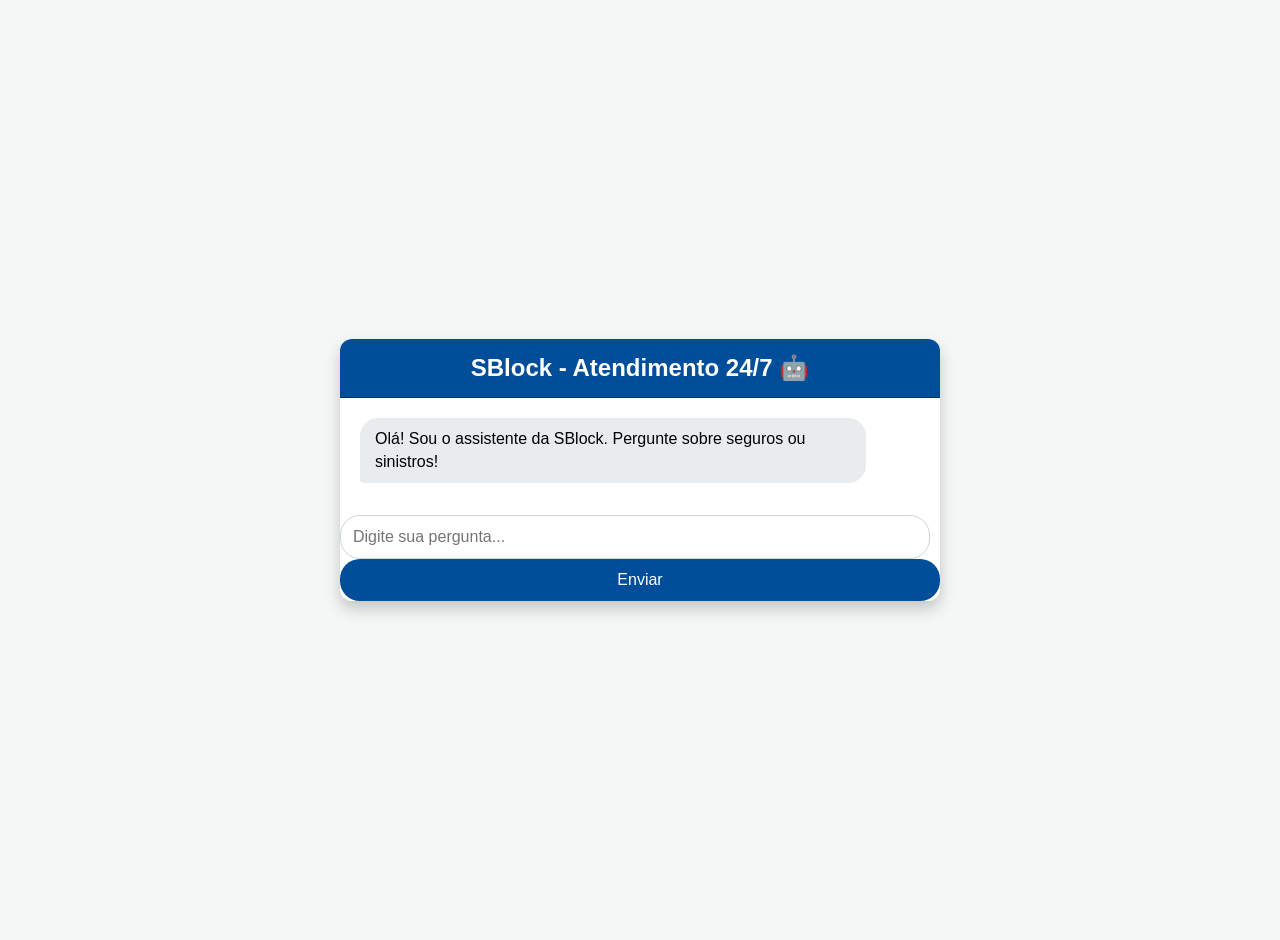
==== frontend/index.html @ 5fc44cbb "teste com front" ====
<!DOCTYPE html>
<html lang="pt-BR">
<head>
    <meta charset="UTF-8">
    <meta name="viewport" content="width=device-width, initial-scale=1.0">
    <title>SBlock Chatbot IA</title>
    <link rel="stylesheet" href="style.css">
</head>
<body>
    <div class="chat-container">
        <h1>SBlock - Atendimento 24/7 🤖</h1>
        <div id="chat-box">
            <div class="message bot">Olá! Sou o assistente da SBlock. Pergunte sobre seguros ou sinistros!</div>
        </div>
        <input type="text" id="user-input" placeholder="Digite sua pergunta...">
        <button onclick="sendMessage()">Enviar</button>
    </div>
    <script src="script.js"></script>
</body>
</html>
---- frontend/style.css ----
/* /frontend/style.css */

body {
    font-family: 'Arial', sans-serif;
    background-color: #f4f7f6;
    display: flex;
    justify-content: center;
    align-items: center;
    min-height: 100vh;
    margin: 0;
    padding: 20px;
}
.chat-container {
    background-color: #ffffff;
    width: 90%;
    max-width: 600px;
    box-shadow: 0 8px 16px rgba(0, 0, 0, 0.2);
    border-radius: 12px;
    overflow: hidden;
    display: flex;
    flex-direction: column;
}
h1 {
    font-size: 1.5em;
    padding: 15px;
    background-color: #004d99; /* Cor primária da SBlock (Simulação) */
    color: white;
    margin: 0;
    text-align: center;
    border-bottom: 1px solid #003366;
}
#chat-box {
    padding: 20px;
    flex-grow: 1;
    overflow-y: auto;
    max-height: 500px; /* Altura máxima da caixa de chat */
    display: flex;
    flex-direction: column;
}
.message {
    padding: 10px 15px;
    border-radius: 18px;
    margin-bottom: 12px;
    max-width: 85%;
    line-height: 1.4;
    word-wrap: break-word;
}
.user {
    background-color: #d1e7dd; /* Verde claro para o usuário */
    align-self: flex-end;
    margin-left: auto;
    border-bottom-right-radius: 4px;
}
.bot {
    background-color: #e9ecef; /* Cinza claro para o bot */
    align-self: flex-start;
    border-bottom-left-radius: 4px;
}
.input-area {
    display: flex;
    padding: 10px;
    border-top: 1px solid #e0e0e0;
}
#user-input {
    flex-grow: 1;
    padding: 12px;
    border: 1px solid #ced4da;
    border-radius: 20px;
    margin-right: 10px;
    font-size: 1em;
}
button {
    padding: 12px 20px;
    background-color: #004d99;
    color: white;
    border: none;
    border-radius: 20px;
    cursor: pointer;
    font-size: 1em;
    transition: background-color 0.3s;
}
button:hover {
    background-color: #003366;
}
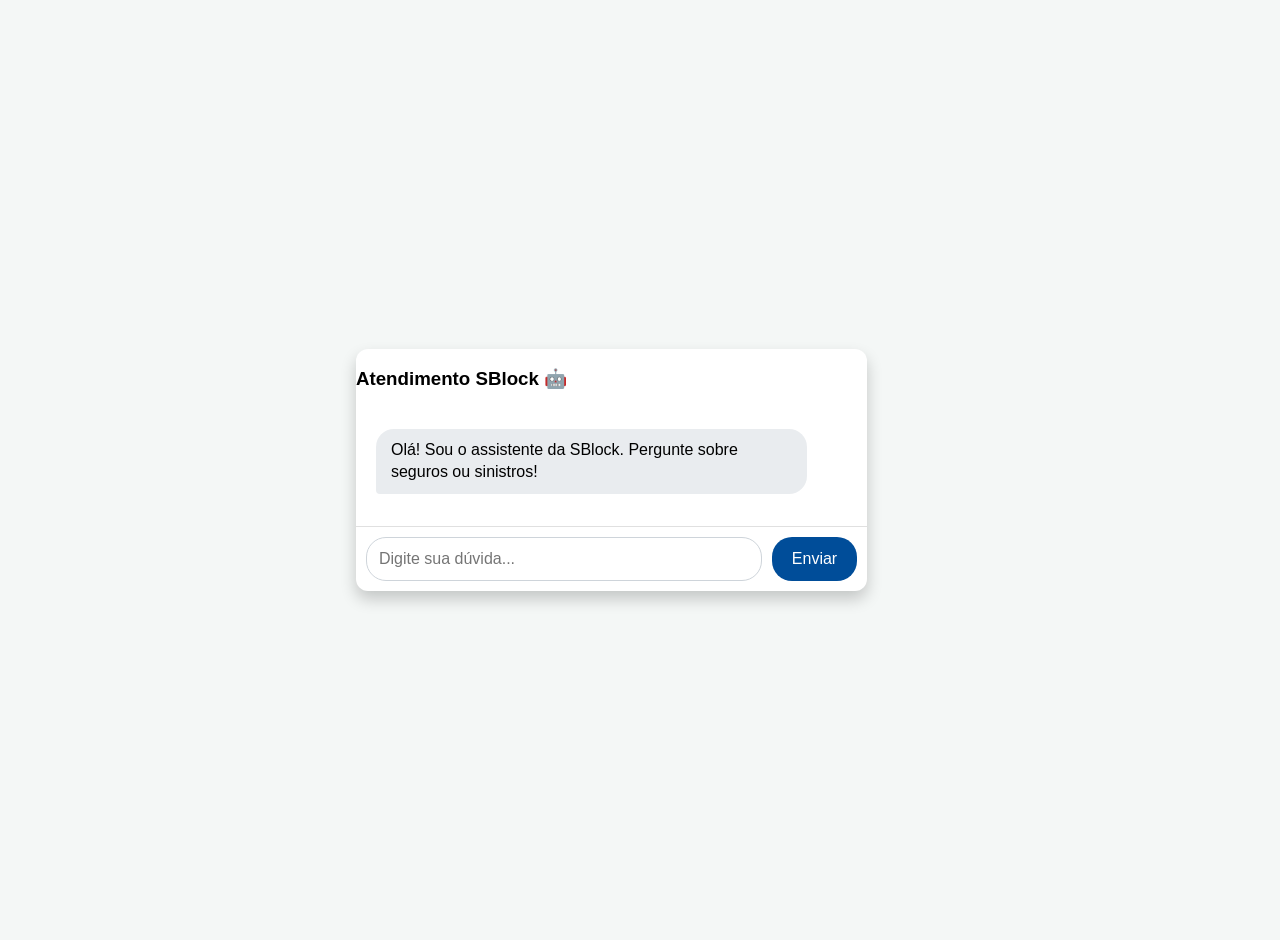
==== commit 7337dd72: "feat: cria estrutura visual da SBlock integrando o chat" ====
--- a/frontend/index.html
+++ b/frontend/index.html
@@ -3,18 +3,33 @@
 <head>
     <meta charset="UTF-8">
     <meta name="viewport" content="width=device-width, initial-scale=1.0">
-    <title>SBlock Chatbot IA</title>
-    <link rel="stylesheet" href="style.css">
-</head>
+    <title>SBlock Seguros - Home</title> <link rel="stylesheet" href="style.css">
+    </head>
 <body>
-    <div class="chat-container">
-        <h1>SBlock - Atendimento 24/7 🤖</h1>
-        <div id="chat-box">
-            <div class="message bot">Olá! Sou o assistente da SBlock. Pergunte sobre seguros ou sinistros!</div>
+
+    <header class="sblock-header">
+        </header>
+
+    <main class="sblock-content">
+        </main>
+
+    <div class="chatbot-widget"> 
+        <div class="chat-container">
+            <div class="chat-header">
+                <h3>Atendimento SBlock 🤖</h3>
+            </div>
+            
+            <div id="chat-box">
+                <div class="message bot">Olá! Sou o assistente da SBlock. Pergunte sobre seguros ou sinistros!</div>
+            </div>
+
+            <div class="input-area">
+                <input type="text" id="user-input" placeholder="Digite sua dúvida...">
+                <button onclick="sendMessage()">Enviar</button>
+            </div>
         </div>
-        <input type="text" id="user-input" placeholder="Digite sua pergunta...">
-        <button onclick="sendMessage()">Enviar</button>
     </div>
+
     <script src="script.js"></script>
 </body>
 </html>
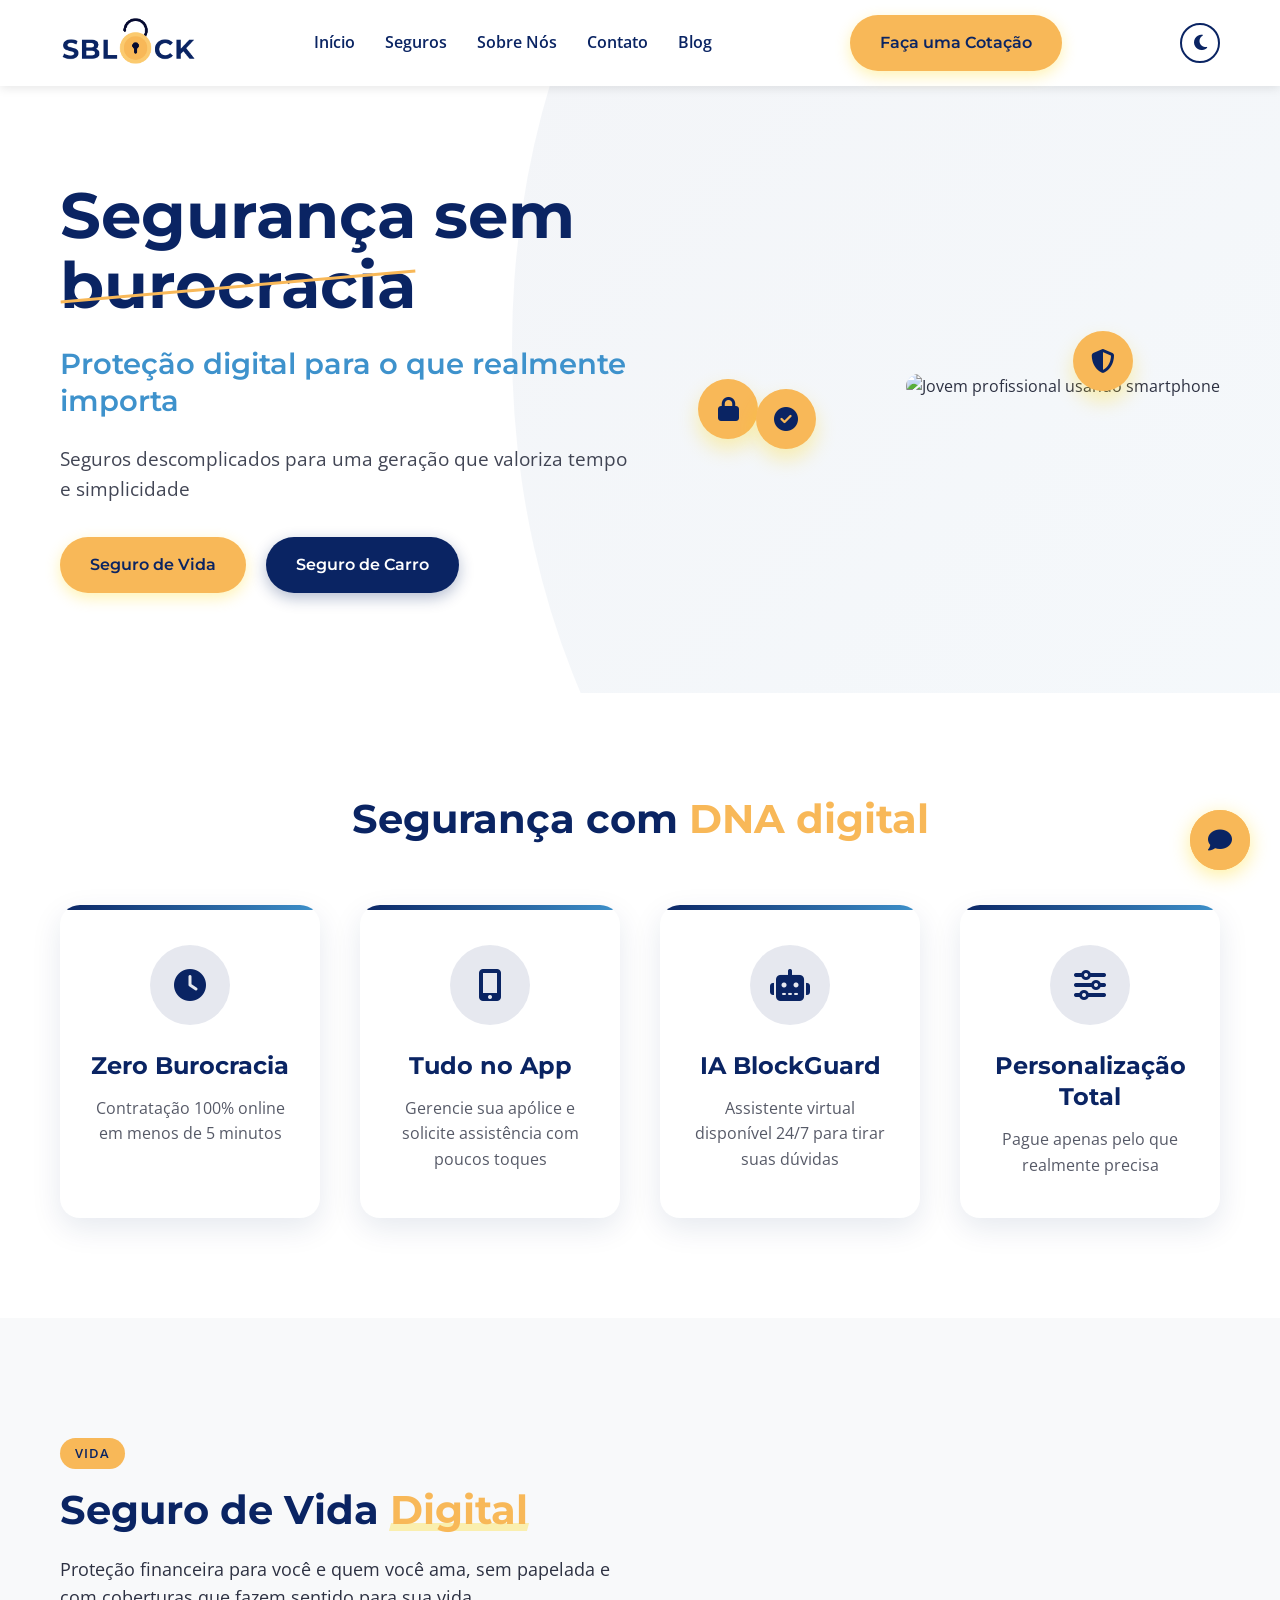
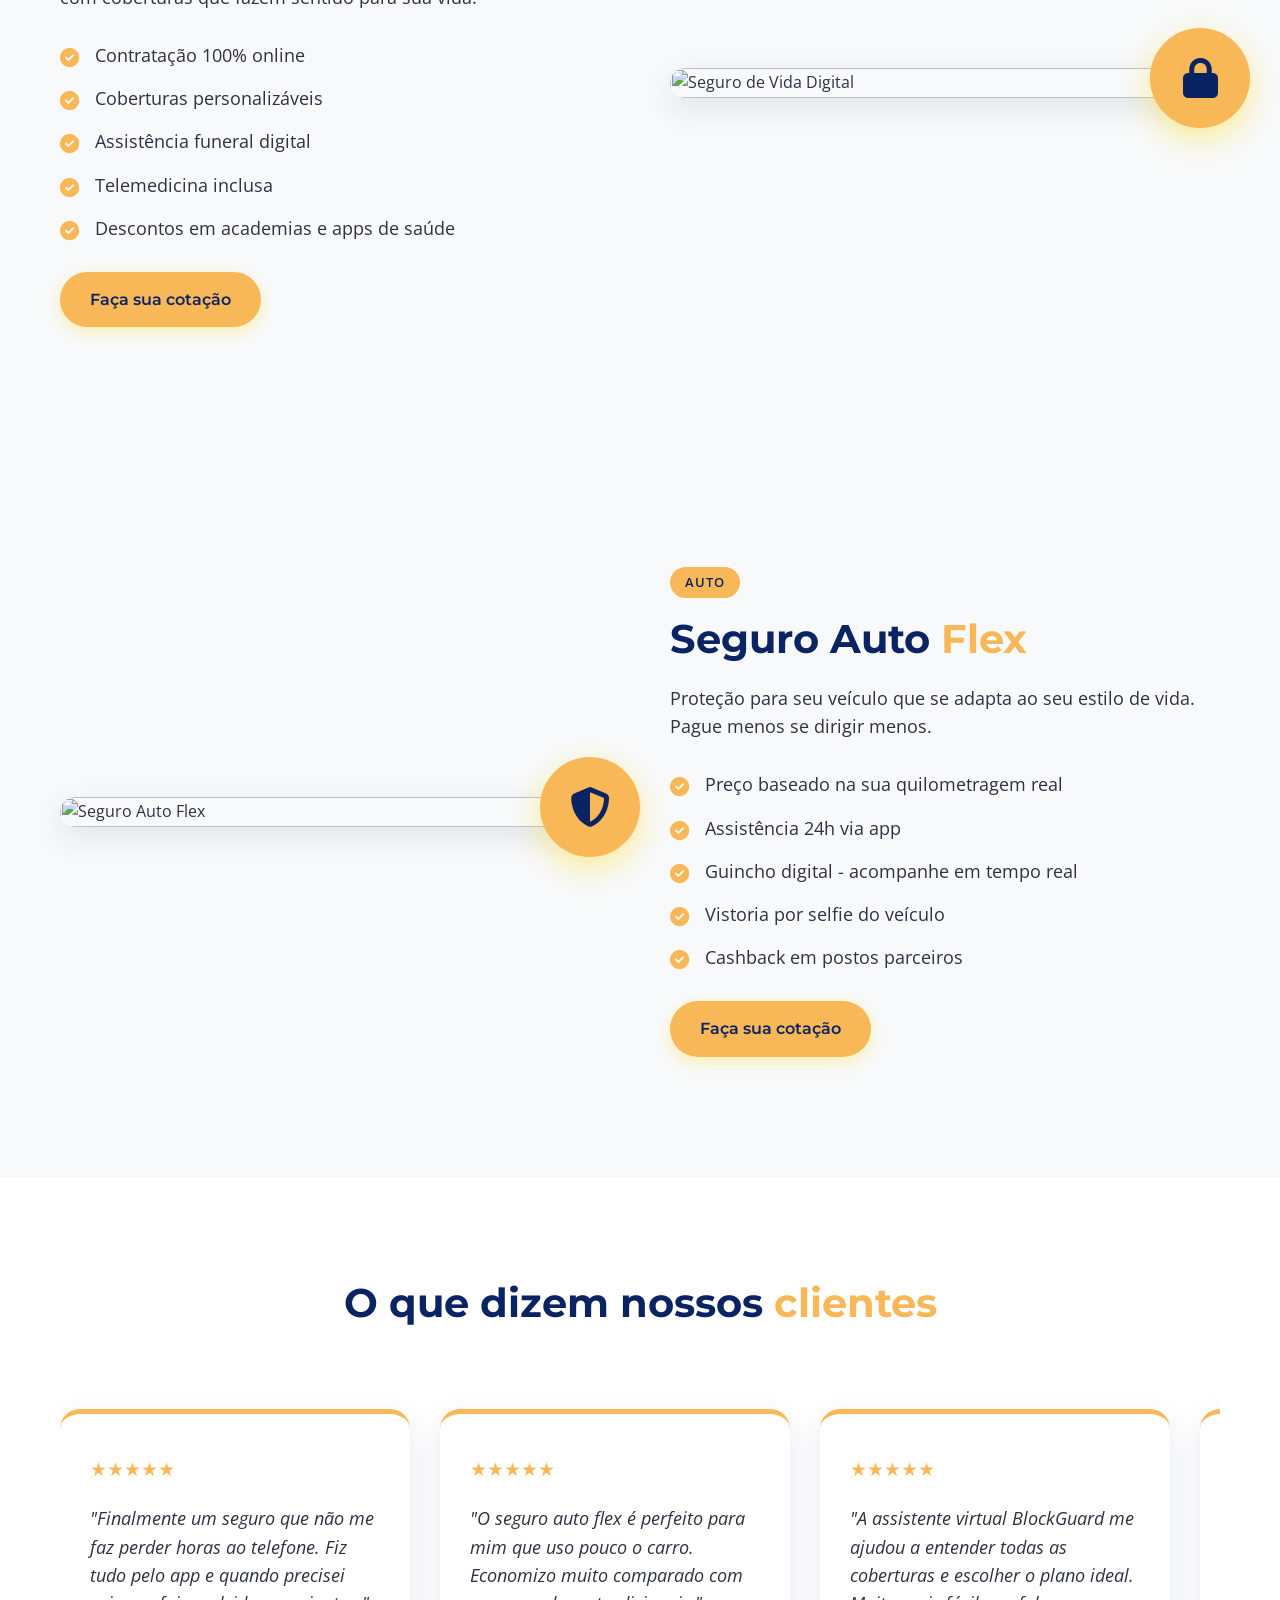
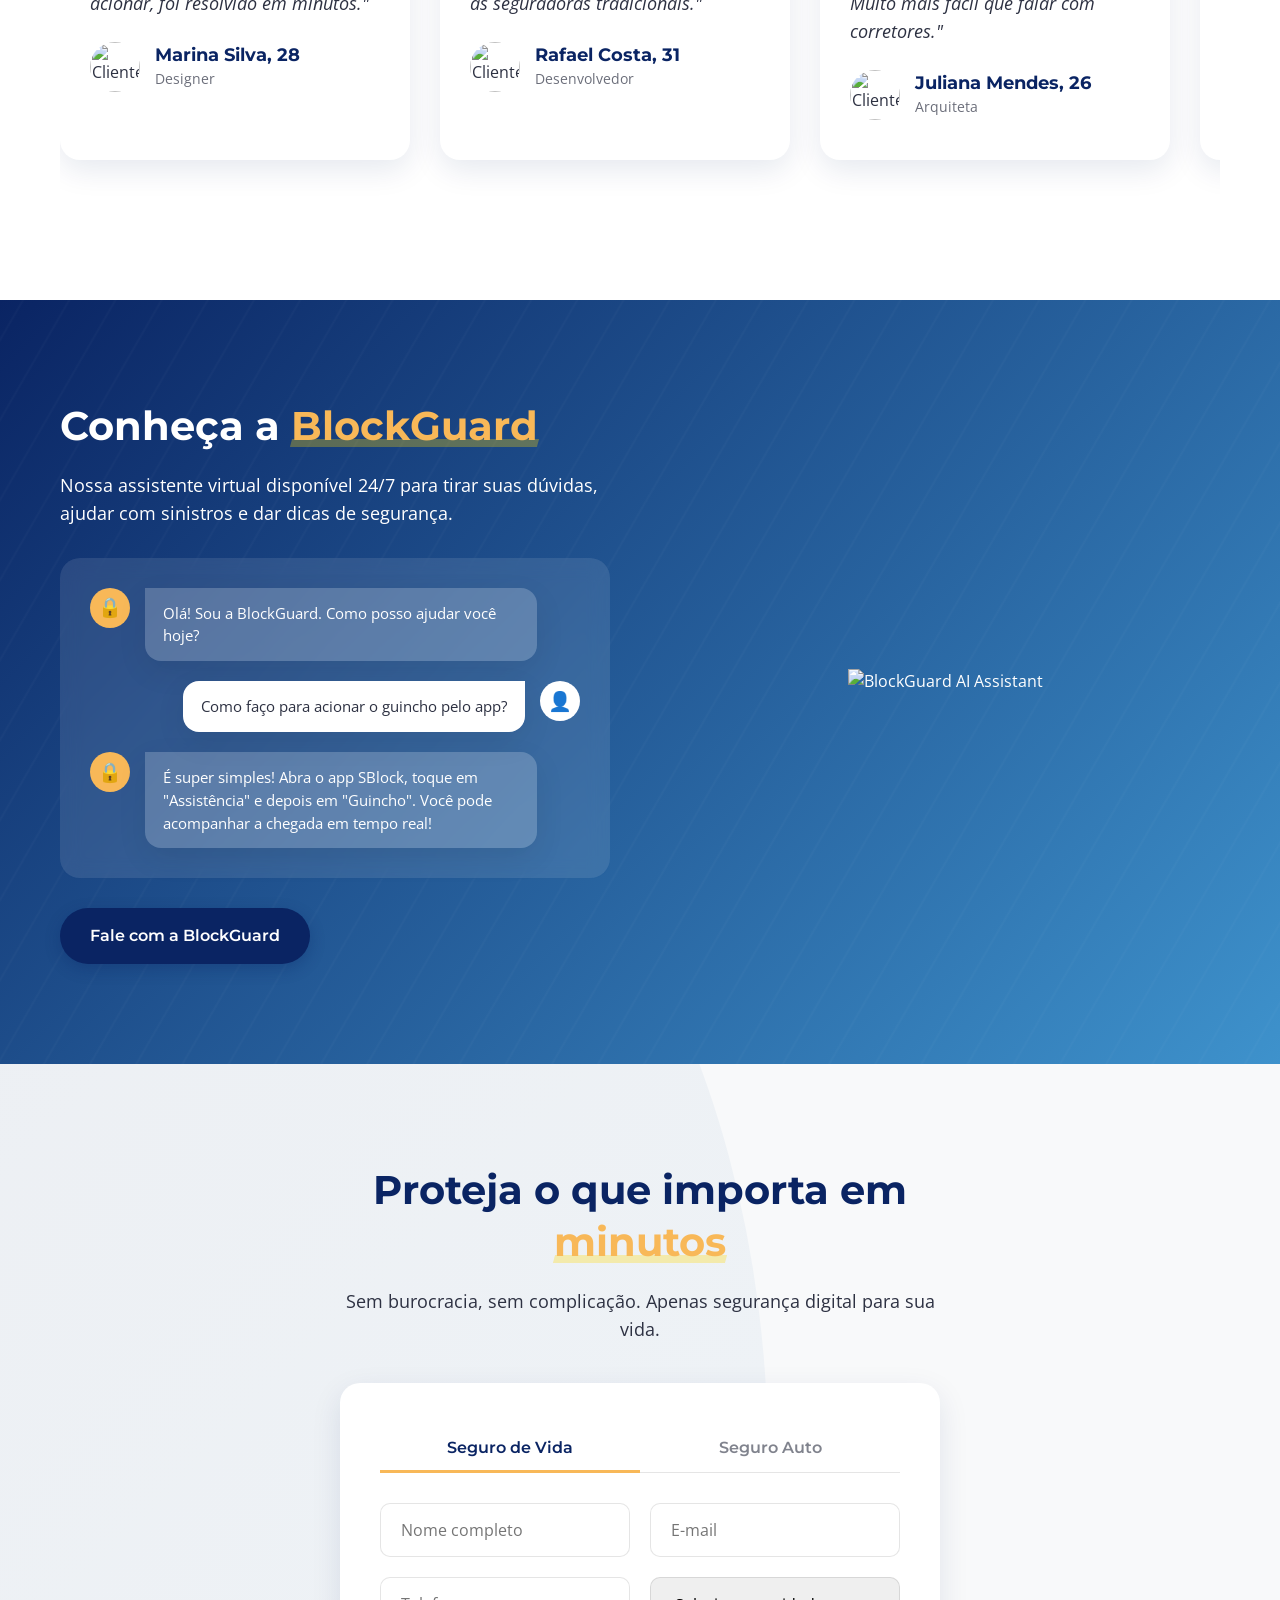
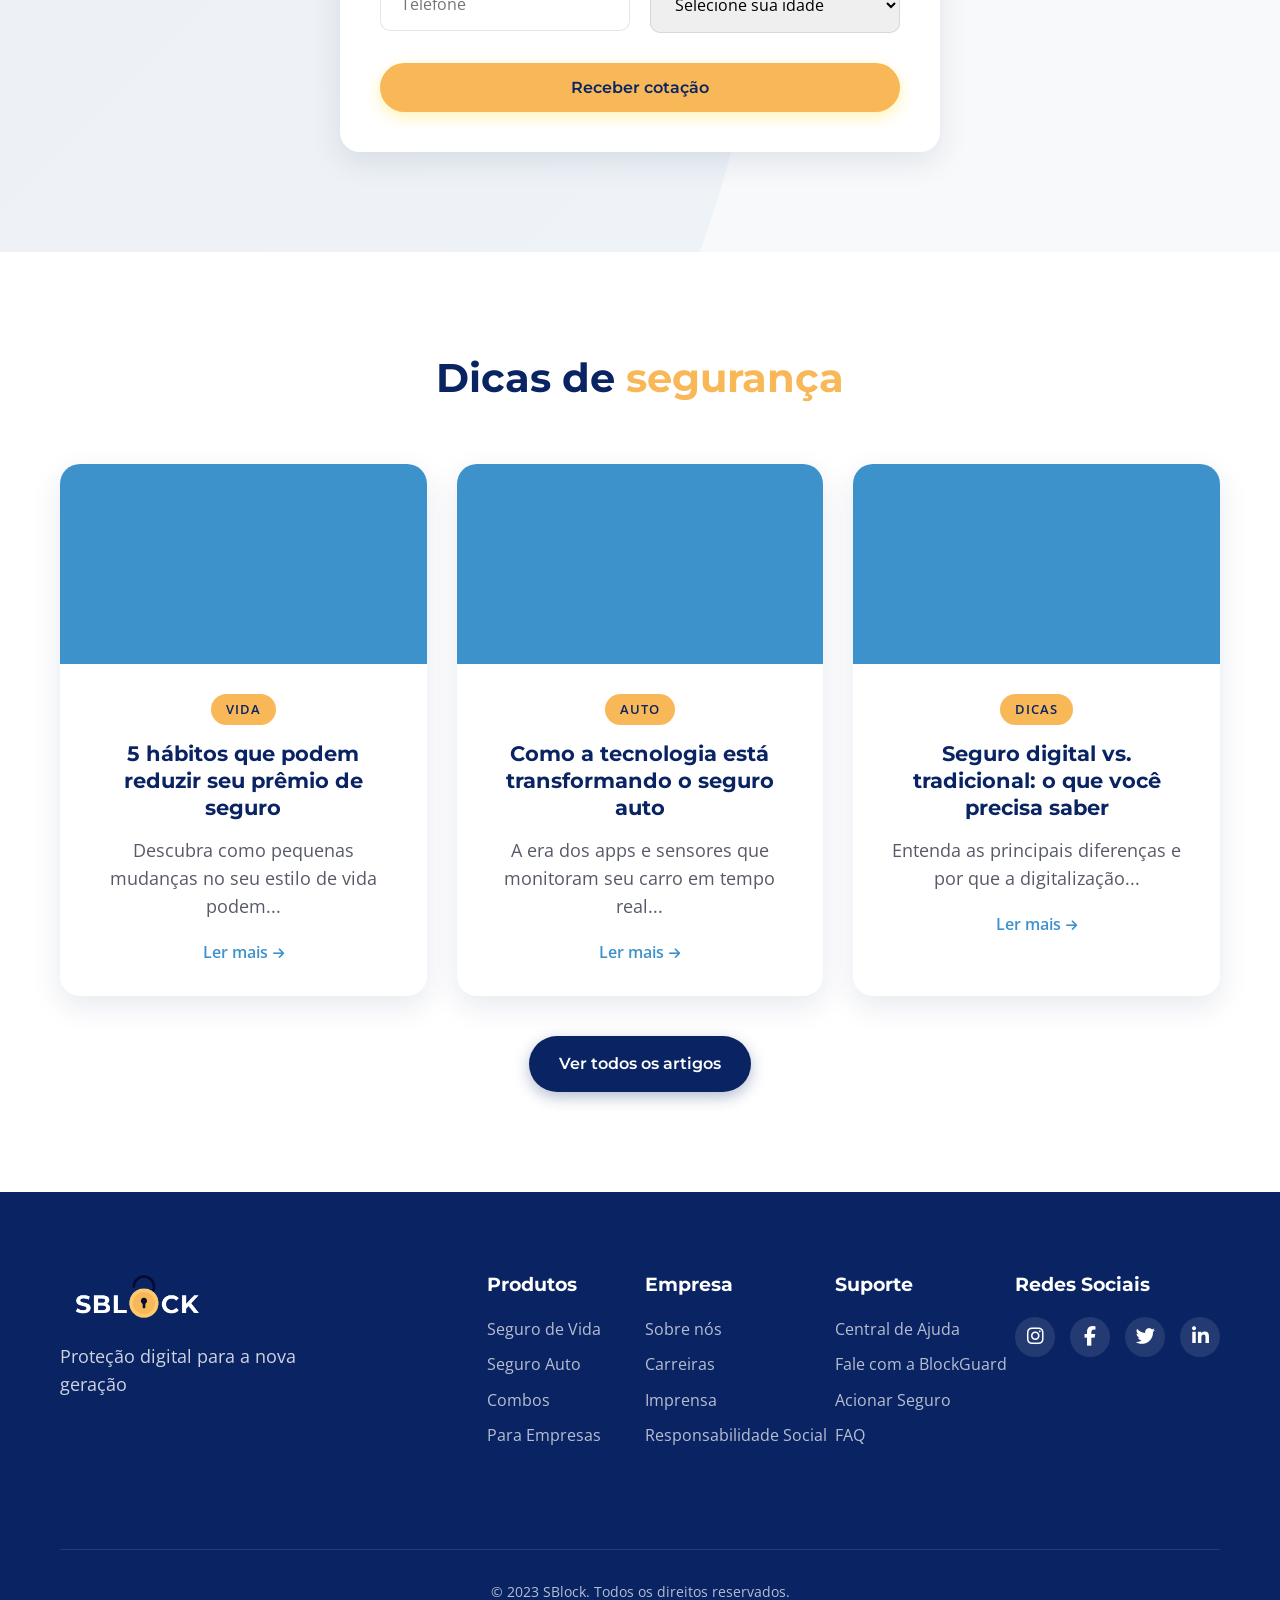
==== commit 9a39279e: "alteração de layout" ====
--- a/frontend/index.html
+++ b/frontend/index.html
@@ -1,35 +1,452 @@
-<!DOCTYPE html>
-<html lang="pt-BR">
-<head>
+<html lang="pt-br"><head>
     <meta charset="UTF-8">
     <meta name="viewport" content="width=device-width, initial-scale=1.0">
-    <title>SBlock Seguros - Home</title> <link rel="stylesheet" href="style.css">
-    </head>
-<body>
-
-    <header class="sblock-header">
-        </header>
-
-    <main class="sblock-content">
-        </main>
-
-    <div class="chatbot-widget"> 
-        <div class="chat-container">
-            <div class="chat-header">
-                <h3>Atendimento SBlock 🤖</h3>
-            </div>
-            
-            <div id="chat-box">
-                <div class="message bot">Olá! Sou o assistente da SBlock. Pergunte sobre seguros ou sinistros!</div>
-            </div>
-
-            <div class="input-area">
-                <input type="text" id="user-input" placeholder="Digite sua dúvida...">
-                <button onclick="sendMessage()">Enviar</button>
+    <title>SBlock - Segurança Digital para a Nova Geração</title>
+    <link rel="preconnect" href="https://fonts.googleapis.com">
+    <link rel="preconnect" href="https://fonts.gstatic.com" crossorigin="">
+    <link href="https://fonts.googleapis.com/css2?family=Montserrat:wght@400;500;600;700;800&amp;family=Open+Sans:wght@400;500;600&amp;display=swap" rel="stylesheet">
+    <link rel="stylesheet" href="https://cdnjs.cloudflare.com/ajax/libs/font-awesome/6.4.0/css/all.min.css">
+    <link rel="stylesheet" href="./src/style.css">
+
+<style>:is([id*='google_ads_iframe'],[id*='taboola-'],.taboolaHeight,.taboola-placeholder,#top-ad,#credential_picker_container,#credentials-picker-container,#credential_picker_iframe,[id*='google-one-tap-iframe'],#google-one-tap-popup-container,.google-one-tap__module,.google-one-tap-modal-div,#amp_floatingAdDiv,#ez-content-blocker-container) {display:none!important;min-height:0!important;height:0!important;}</style><script src="chrome-extension://liecbddmkiiihnedobmlmillhodjkdmb/js/recordConsoleEvents.js"></script></head>
+<body cz-shortcut-listen="true">
+    <!-- Header -->
+    <header id="header">
+        <div class="container header-container">
+            <div class="logo">
+                <img src="./src/sblock.png" alt="">
+            </div>
+            <nav>
+                <ul>
+                    <li><a href="#home">Início</a></li>
+                    <li><a href="#seguros">Seguros</a></li>
+                    <li><a href="#sobre">Sobre Nós</a></li>
+                    <li><a href="#contato">Contato</a></li>
+                    <li><a href="#blog">Blog</a></li>
+                </ul>
+            </nav>
+            <div class="header-cta">
+                <a href="#cotacao" class="btn primary">Faça uma Cotação</a>
+            </div>
+            <button id="theme-toggle" class="theme-toggle-btn" aria-label="Alternar Tema">
+                <i class="fas fa-moon"></i>
+            </button>
+            <button class="mobile-menu-btn">
+                <i class="fas fa-bars"></i>
+            </button>
+        </div>
+    </header>
+
+    <!-- Hero Section -->
+    <section class="hero" id="home">
+        <div class="container hero-container">
+            <div class="hero-content">
+                <h1>Segurança sem <span class="strike-through">burocracia</span></h1>
+                <h2>Proteção digital para o que realmente importa</h2>
+                <p>Seguros descomplicados para uma geração que valoriza tempo e simplicidade</p>
+                <div class="hero-buttons">
+                    <a href="#seguro-vida" class="btn primary">Seguro de Vida</a>
+                    <a href="#seguro-carro" class="btn secondary">Seguro de Carro</a>
+                </div>
+            </div>
+            <div class="hero-image">
+                <img src="https://plus.unsplash.com/premium_photo-1661590863910-69abf33b8f3f?q=80&w=735&auto=format&fit=crop&ixlib=rb-4.1.0&ixid=M3wxMjA3fDB8MHxwaG90by1wYWdlfHx8fGVufDB8fHx8fA%3D%3D" alt="Jovem profissional usando smartphone">
+                <div class="floating-lock lock-1">
+                    <i class="fas fa-lock"></i>
+                </div>
+                <div class="floating-lock lock-2">
+                    <i class="fas fa-shield-alt"></i>
+                </div>
+                <div class="floating-lock lock-3">
+                    <i class="fas fa-check-circle"></i>
+                </div>
+            </div>
+        </div>
+    </section>
+
+    <!-- Why SBlock Section -->
+    <section class="why-sblock" id="sobre">
+        <div class="container">
+            <h2>Segurança com <span class="highlight">DNA digital</span></h2>
+            
+            <div class="features-grid">
+                <div class="feature">
+                    <div class="feature-icon">
+                        <i class="fas fa-clock"></i>
+                    </div>
+                    <h3>Zero Burocracia</h3>
+                    <p>Contratação 100% online em menos de 5 minutos</p>
+                </div>
+                
+                <div class="feature">
+                    <div class="feature-icon">
+                        <i class="fas fa-mobile-alt"></i>
+                    </div>
+                    <h3>Tudo no App</h3>
+                    <p>Gerencie sua apólice e solicite assistência com poucos toques</p>
+                </div>
+                
+                <div class="feature">
+                    <div class="feature-icon">
+                        <i class="fas fa-robot"></i>
+                    </div>
+                    <h3>IA BlockGuard</h3>
+                    <p>Assistente virtual disponível 24/7 para tirar suas dúvidas</p>
+                </div>
+                
+                <div class="feature">
+                    <div class="feature-icon">
+                        <i class="fas fa-sliders-h"></i>
+                    </div>
+                    <h3>Personalização Total</h3>
+                    <p>Pague apenas pelo que realmente precisa</p>
+                </div>
+            </div>
+        </div>
+    </section>
+
+    <!-- Product Sections -->
+    <section id="seguro-vida" class="product">
+        <div class="container product-container">
+            <div class="product-content">
+                <span class="tag">VIDA</span>
+                <h2>Seguro de Vida <span class="highlight">Digital</span></h2>
+                <p>Proteção financeira para você e quem você ama, sem papelada e com coberturas que fazem sentido para sua vida.</p>
+                
+                <ul class="benefits">
+                    <li>Contratação 100% online</li>
+                    <li>Coberturas personalizáveis</li>
+                    <li>Assistência funeral digital</li>
+                    <li>Telemedicina inclusa</li>
+                    <li>Descontos em academias e apps de saúde</li>
+                </ul>
+                
+                <a href="#cotacao" class="btn primary">Faça sua cotação</a>
+            </div>
+            
+            <div class="product-image">
+                <img src="https://images.unsplash.com/photo-1573497620053-ea5300f94f21?ixlib=rb-4.0.3&amp;ixid=M3wxMjA3fDB8MHxwaG90by1wYWdlfHx8fGVufDB8fHx8fA%3D%3D&amp;auto=format&amp;fit=crop&amp;w=870&amp;q=80" alt="Seguro de Vida Digital">
+                <div class="security-badge">
+                    <i class="fas fa-lock"></i>
+                </div>
+            </div>
+        </div>
+    </section>
+
+    <section id="seguro-carro" class="product reverse">
+        <div class="container product-container">
+            <div class="product-content">
+                <span class="tag">AUTO</span>
+                <h2>Seguro Auto <span class="highlight">Flex</span></h2>
+                <p>Proteção para seu veículo que se adapta ao seu estilo de vida. Pague menos se dirigir menos.</p>
+                
+                <ul class="benefits">
+                    <li>Preço baseado na sua quilometragem real</li>
+                    <li>Assistência 24h via app</li>
+                    <li>Guincho digital - acompanhe em tempo real</li>
+                    <li>Vistoria por selfie do veículo</li>
+                    <li>Cashback em postos parceiros</li>
+                </ul>
+                
+                <a href="#cotacao" class="btn primary">Faça sua cotação</a>
+            </div>
+            
+            <div class="product-image">
+                <img src="https://images.unsplash.com/photo-1533473359331-0135ef1b58bf?ixlib=rb-4.0.3&amp;ixid=M3wxMjA3fDB8MHxwaG90by1wYWdlfHx8fGVufDB8fHx8fA%3D%3D&amp;auto=format&amp;fit=crop&amp;w=870&amp;q=80" alt="Seguro Auto Flex">
+                <div class="security-badge">
+                    <i class="fas fa-shield-alt"></i>
+                </div>
+            </div>
+        </div>
+    </section>
+
+    <!-- Testimonials -->
+    <section class="testimonials" id="seguros">
+        <div class="container">
+            <h2>O que dizem nossos <span class="highlight">clientes</span></h2>
+            
+            <div class="testimonial-slider">
+                <div class="testimonial">
+                    <div class="rating">★★★★★</div>
+                    <p>"Finalmente um seguro que não me faz perder horas ao telefone. Fiz tudo pelo app e quando precisei acionar, foi resolvido em minutos."</p>
+                    <div class="client">
+                        <img src="https://randomuser.me/api/portraits/women/44.jpg" alt="Cliente">
+                        <div>
+                            <h4>Marina Silva, 28</h4>
+                            <span>Designer</span>
+                        </div>
+                    </div>
+                </div>
+                
+                <div class="testimonial">
+                    <div class="rating">★★★★★</div>
+                    <p>"O seguro auto flex é perfeito para mim que uso pouco o carro. Economizo muito comparado com as seguradoras tradicionais."</p>
+                    <div class="client">
+                        <img src="https://randomuser.me/api/portraits/men/32.jpg" alt="Cliente">
+                        <div>
+                            <h4>Rafael Costa, 31</h4>
+                            <span>Desenvolvedor</span>
+                        </div>
+                    </div>
+                </div>
+                
+                <div class="testimonial">
+                    <div class="rating">★★★★★</div>
+                    <p>"A assistente virtual BlockGuard me ajudou a entender todas as coberturas e escolher o plano ideal. Muito mais fácil que falar com corretores."</p>
+                    <div class="client">
+                        <img src="https://randomuser.me/api/portraits/women/68.jpg" alt="Cliente">
+                        <div>
+                            <h4>Juliana Mendes, 26</h4>
+                            <span>Arquiteta</span>
+                        </div>
+                    </div>
+                </div>
+                
+                <div class="testimonial">
+                    <div class="rating">★★★★★</div>
+                    <p>"Precisei acionar o seguro após um acidente e fiquei impressionado com a rapidez. Tudo resolvido pelo app, sem burocracia."</p>
+                    <div class="client">
+                        <img src="https://randomuser.me/api/portraits/men/75.jpg" alt="Cliente">
+                        <div>
+                            <h4>Lucas Oliveira, 34</h4>
+                            <span>Médico</span>
+                        </div>
+                    </div>
+                </div>
+            </div>
+        </div>
+    </section>
+
+    <!-- IA assistente -->
+    <section class="ai-assistant">
+        <div class="container ai-container">
+            <div class="ai-content">
+                <h2>Conheça a <span class="highlight">BlockGuard</span></h2>
+                <p>Nossa assistente virtual disponível 24/7 para tirar suas dúvidas, ajudar com sinistros e dar dicas de segurança.</p>
+                
+                <div class="chat-preview">
+                    <div class="chat-message ai">
+                        <span class="avatar">🔒</span>
+                        <div class="message">Olá! Sou a BlockGuard. Como posso ajudar você hoje?</div>
+                    </div>
+                    
+                    <div class="chat-message user">
+                        <div class="message">Como faço para acionar o guincho pelo app?</div>
+                        <span class="avatar">👤</span>
+                    </div>
+                    
+                    <div class="chat-message ai">
+                        <span class="avatar">🔒</span>
+                        <div class="message">É super simples! Abra o app SBlock, toque em "Assistência" e depois em "Guincho". Você pode acompanhar a chegada em tempo real!</div>
+                    </div>
+                </div>
+                
+                <a href="#" class="btn secondary" id="btn-fale-blockguard">Fale com a BlockGuard</a>
+            </div>
+            
+            <div class="ai-image">
+                <img src="https://cdn3d.iconscout.com/3d/premium/thumb/robot-assistant-5665777-4721946.png" alt="BlockGuard AI Assistant">
+            </div>
+        </div>
+    </section>
+
+    <div class="modal-overlay" id="blockguard-modal" aria-hidden="true">
+        <div class="modal-dialog" role="dialog" aria-modal="true" aria-labelledby="blockguard-modal-title">
+            <button class="modal-close" id="close-blockguard-modal" aria-label="Fechar modal">
+                <i class="fas fa-times"></i>
+            </button>
+            <div class="modal-chat">
+                <div class="modal-chat-header">
+                    <div class="modal-chat-header-info">
+                        <div class="modal-chat-avatar">
+                            <i class="fas fa-robot"></i>
+                        </div>
+                        <div>
+                            <span class="badge">Assistente virtual</span>
+                            <h3 id="blockguard-modal-title">BlockGuard IA</h3>
+                            <div class="modal-chat-status">
+                                <span class="status-dot"></span>
+                                <span>Online agora • resposta em segundos</span>
+                            </div>
+                        </div>
+                    </div>
+                    <a href="chat-blockguard.html" class="modal-chat-expand">
+                        Tela cheia
+                        <i class="fas fa-external-link-alt"></i>
+                    </a>
+                </div>
+                <div class="modal-chat-body" id="chat-box">
+                    <div class="message-row bot-row">
+                        <div class="message bot">
+                            Olá! Sou o assistente da SBlock. 🛡️<br>
+                            Posso ajudar com apólices, sinistros ou dúvidas gerais.
+                        </div>
+                        <span class="msg-time">Agora</span>
+                    </div>
+                </div>
+                <div class="modal-chat-input">
+                    <input type="text" id="user-input" placeholder="Digite sua dúvida aqui..." autocomplete="off">
+                    <button type="button" id="send-btn" aria-label="Enviar mensagem">
+                        <i class="fas fa-paper-plane"></i>
+                    </button>
+                </div>
             </div>
         </div>
     </div>
+
+    <!-- Quote Section -->
+    <section id="cotacao" class="quote-section">
+        <div class="container">
+            <div class="quote-container">
+                <h2>Proteja o que importa em <span class="highlight">minutos</span></h2>
+                <p>Sem burocracia, sem complicação. Apenas segurança digital para sua vida.</p>
+                
+                <form class="quote-form">
+                    <div class="form-tabs">
+                        <button type="button" class="tab active">Seguro de Vida</button>
+                        <button type="button" class="tab">Seguro Auto</button>
+                    </div>
+                    
+                    <div class="form-fields">
+                        <div class="form-group">
+                            <input type="text" placeholder="Nome completo" required="">
+                        </div>
+                        
+                        <div class="form-group">
+                            <input type="email" placeholder="E-mail" required="">
+                        </div>
+                        
+                        <div class="form-group">
+                            <input type="tel" placeholder="Telefone" required="">
+                        </div>
+                        
+                        <div class="form-group">
+                            <select required="">
+                                <option value="" disabled="" selected="">Selecione sua idade</option>
+                                <option>18-25 anos</option>
+                                <option>26-35 anos</option>
+                                <option>36-45 anos</option>
+                                <option>46+ anos</option>
+                            </select>
+                        </div>
+                    </div>
+                    
+                    <button type="submit" class="btn primary full-width">Receber cotação</button>
+                </form>
+            </div>
+        </div>
+    </section>
+
+    <!-- Blog Preview -->
+    <section class="blog-preview" id="blog">
+        <div class="container">
+            <h2>Dicas de <span class="highlight">segurança</span></h2>
+            
+            <div class="blog-grid">
+                <article class="blog-card">
+                    <div class="blog-image" style="background-image: url('https://images.unsplash.com/photo-1434030216411-0b793f4b4173?ixlib=rb-4.0.3&amp;ixid=M3wxMjA3fDB8MHxwaG90by1wYWdlfHx8fGVufDB8fHx8fA%3D%3D&amp;auto=format&amp;fit=crop&amp;w=870&amp;q=80')"></div>
+                    <div class="blog-content">
+                        <span class="tag">VIDA</span>
+                        <h3>5 hábitos que podem reduzir seu prêmio de seguro</h3>
+                        <p>Descubra como pequenas mudanças no seu estilo de vida podem...</p>
+                        <a href="#" class="read-more">Ler mais</a>
+                    </div>
+                </article>
+                
+                <article class="blog-card">
+                    <div class="blog-image" style="background-image: url('https://images.unsplash.com/photo-1449965408869-eaa3f722e40d?ixlib=rb-4.0.3&amp;ixid=M3wxMjA3fDB8MHxwaG90by1wYWdlfHx8fGVufDB8fHx8fA%3D%3D&amp;auto=format&amp;fit=crop&amp;w=870&amp;q=80')"></div>
+                    <div class="blog-content">
+                        <span class="tag">AUTO</span>
+                        <h3>Como a tecnologia está transformando o seguro auto</h3>
+                        <p>A era dos apps e sensores que monitoram seu carro em tempo real...</p>
+                        <a href="#" class="read-more">Ler mais</a>
+                    </div>
+                </article>
+                
+                <article class="blog-card">
+                    <div class="blog-image" style="background-image: url('https://images.unsplash.com/photo-1579621970563-ebec7560ff3e?ixlib=rb-4.0.3&amp;ixid=M3wxMjA3fDB8MHxwaG90by1wYWdlfHx8fGVufDB8fHx8fA%3D%3D&amp;auto=format&amp;fit=crop&amp;w=871&amp;q=80')"></div>
+                    <div class="blog-content">
+                        <span class="tag">DICAS</span>
+                        <h3>Seguro digital vs. tradicional: o que você precisa saber</h3>
+                        <p>Entenda as principais diferenças e por que a digitalização...</p>
+                        <a href="#" class="read-more">Ler mais</a>
+                    </div>
+                </article>
+            </div>
+            
+            <a href="#blog" class="btn secondary">Ver todos os artigos</a>
+        </div>
+    </section>
+
+    <!-- Footer -->
+    <footer id="contato">
+        <div class="container">
+            <div class="footer-content">
+                <div class="footer-logo">
+                    <div class="logo-text" style="color: white;">
+                        <img src="./src/branco.png" alt="SBlock Logo">
+                    </div>
+                    <p>Proteção digital para a nova geração</p>
+                </div>
+                
+                <div class="footer-links">
+                    <div class="link-group">
+                        <h4>Produtos</h4>
+                        <ul>
+                            <li><a href="#seguro-vida">Seguro de Vida</a></li>
+                            <li><a href="#seguro-carro">Seguro Auto</a></li>
+                            <li><a href="#">Combos</a></li>
+                            <li><a href="#">Para Empresas</a></li>
+                        </ul>
+                    </div>
+                    
+                    <div class="link-group">
+                        <h4>Empresa</h4>
+                        <ul>
+                            <li><a href="#sobre">Sobre nós</a></li>
+                            <li><a href="#">Carreiras</a></li>
+                            <li><a href="#">Imprensa</a></li>
+                            <li><a href="#">Responsabilidade Social</a></li>
+                        </ul>
+                    </div>
+                    
+                    <div class="link-group">
+                        <h4>Suporte</h4>
+                        <ul>
+                            <li><a href="#">Central de Ajuda</a></li>
+                            <li><a href="#">Fale com a BlockGuard</a></li>
+                            <li><a href="#">Acionar Seguro</a></li>
+                            <li><a href="#">FAQ</a></li>
+                        </ul>
+                    </div>
+                    
+                    <div class="link-group">
+                        <h4>Redes Sociais</h4>
+                        <div class="social-icons">
+                            <a href="#" class="social-icon"><i class="fab fa-instagram"></i></a>
+                            <a href="#" class="social-icon"><i class="fab fa-facebook-f"></i></a>
+                            <a href="#" class="social-icon"><i class="fab fa-twitter"></i></a>
+                            <a href="#" class="social-icon"><i class="fab fa-linkedin-in"></i></a>
+                        </div>
+                    </div>
+                </div>
+            </div>
+            
+            <div class="footer-bottom">
+                <p>© 2023 SBlock. Todos os direitos reservados.</p>
+                
+            </div>
+        </div>
+    </footer>
+
+    <!-- Flutuante Chat Button -->
+    <div class="chat-button">
+        <i class="fas fa-comment"></i>
+    </div>
+
+    
 
     <script src="script.js"></script>
 </body>
+</body>
 </html>
--- a/frontend/src/style.css
+++ b/frontend/src/style.css
@@ -0,0 +1,1740 @@
+/* Reset e Estilos Gerais */
+        * {
+            margin: 0;
+            padding: 0;
+            box-sizing: border-box;
+        }
+
+        :root {
+            --primary: #0A2463;
+            --secondary: #f8b858;
+            --accent: #3E92CC;
+            --text: #2D3142;
+            --light-bg: #F8F9FA;
+            --white: #FFFFFF;
+            --gradient: linear-gradient(135deg, #0A2463 0%, #3E92CC 100%);
+            --shadow: 0 10px 30px rgba(10, 36, 99, 0.1);
+            --transition: all 0.3s ease;
+        }
+
+        /* Definição das cores quando o Modo Escuro está ativo */
+        body.dark-mode {
+            --primary: #4da3ff;      /* Azul mais claro para ler melhor no escuro */
+            --secondary: #ffc978;    /* Laranja mais suave */
+            --text: #f0f0f0;         /* Texto quase branco */
+            --light-bg: #121212;     /* Fundo geral preto suave */
+            --white: #1e1e1e;        /* Cards viram cinza escuro (era branco) */
+            --shadow: 0 10px 30px rgba(0, 0, 0, 0.5); /* Sombra mais forte */
+            --gradient: linear-gradient(135deg, #1a2a44 0%, #2c5875 100%);
+        }
+
+        /* Ajuste especial para o Header no modo escuro */
+        body.dark-mode header {
+            background-color: var(--white); /* Usa o cinza escuro */
+            border-bottom: 1px solid rgba(255,255,255, 0.1);
+        }
+
+        /* Inverte a cor do logo se for imagem preta (truque de CSS) */
+        body.dark-mode .logo img {
+            filter: brightness(0) invert(1);
+        }
+
+        /* Estilo do Botão de Troca de Tema */
+        .theme-toggle-btn {
+            background: none;
+            border: 2px solid var(--primary);
+            color: var(--primary);
+            width: 40px;
+            height: 40px;
+            border-radius: 50%;
+            display: flex;
+            align-items: center;
+            justify-content: center;
+            cursor: pointer;
+            margin-left: 15px;
+            transition: var(--transition);
+            font-size: 1.1rem;
+        }
+
+        .theme-toggle-btn:hover {
+            background-color: var(--primary);
+            color: var(--white); 
+        }
+        
+        /* Ajuste de cor específico para hover no dark mode */
+        body.dark-mode .theme-toggle-btn:hover {
+            color: #121212; 
+        }
+
+        /* Esconder o botão no menu mobile para não quebrar layout */
+        @media (max-width: 768px) {
+            .theme-toggle-btn {
+                position: absolute;
+                top: 20px;
+                right: 70px; /* Ao lado do menu hamburguer */
+                margin: 0;
+            }
+        }
+
+        body {
+            font-family: 'Open Sans', sans-serif;
+            color: var(--text);
+            line-height: 1.6;
+            overflow-x: hidden;
+            background-color: var(--light-bg);
+        }
+
+        h1, h2, h3, h4, h5, h6 {
+            font-family: 'Montserrat', sans-serif;
+            font-weight: 700;
+            line-height: 1.3;
+            margin-bottom: 1rem;
+            color: var(--primary);
+        }
+
+        h1 {
+            font-size: 3.5rem;
+            margin-bottom: 1.5rem;
+        }
+
+        h2 {
+            font-size: 2.5rem;
+            margin-bottom: 1.2rem;
+        }
+
+        h3 {
+            font-size: 1.8rem;
+        }
+
+        p {
+            margin-bottom: 1.5rem;
+            font-size: 1.1rem;
+        }
+
+        a {
+            text-decoration: none;
+            color: var(--primary);
+            transition: var(--transition);
+        }
+
+        a:hover {
+            color: var(--accent);
+        }
+
+        .container {
+            width: 100%;
+            max-width: 1200px;
+            margin: 0 auto;
+            padding: 0 20px;
+        }
+
+        section {
+            padding: 100px 0;
+            position: relative;
+        }
+
+        .btn {
+            display: inline-block;
+            padding: 15px 30px;
+            border-radius: 50px;
+            font-weight: 600;
+            text-align: center;
+            cursor: pointer;
+            transition: var(--transition);
+            font-family: 'Montserrat', sans-serif;
+            font-size: 1rem;
+            border: none;
+            position: relative;
+            overflow: hidden;
+            z-index: 1;
+        }
+
+        .btn::before {
+            content: '';
+            position: absolute;
+            top: 0;
+            left: -100%;
+            width: 100%;
+            height: 100%;
+            background: rgba(255, 255, 255, 0.2);
+            transition: all 0.4s ease;
+            z-index: -1;
+        }
+
+        .btn:hover::before {
+            left: 100%;
+        }
+
+        .primary {
+            background-color: var(--secondary);
+            color: var(--primary);
+            box-shadow: 0 5px 15px rgba(255, 215, 0, 0.3);
+        }
+
+        .primary:hover {
+            transform: translateY(-3px);
+            box-shadow: 0 8px 20px rgba(255, 215, 0, 0.4);
+            color: var(--primary);
+        }
+
+        .secondary {
+            background-color: var(--primary);
+            color: var(--white);
+            box-shadow: 0 5px 15px rgba(10, 36, 99, 0.3);
+        }
+
+        .secondary:hover {
+            transform: translateY(-3px);
+            box-shadow: 0 8px 20px rgba(10, 36, 99, 0.4);
+            color: var(--white);
+        }
+
+        .full-width {
+            width: 100%;
+        }
+
+        .highlight {
+            color: var(--secondary);
+            position: relative;
+            display: inline-block;
+        }
+
+        .highlight::after {
+            content: '';
+            position: absolute;
+            bottom: 5px;
+            left: 0;
+            width: 100%;
+            height: 8px;
+            background-color: rgba(255, 215, 0, 0.3);
+            z-index: -1;
+            transform: skewX(-15deg);
+        }
+
+        .strike-through {
+            position: relative;
+        }
+
+        .strike-through::after {
+            content: '';
+            position: absolute;
+            width: 100%;
+            height: 3px;
+            background-color: var(--secondary);
+            left: 0;
+            top: 50%;
+            transform: rotate(-5deg);
+        }
+
+        .tag {
+            display: inline-block;
+            padding: 5px 15px;
+            background-color: var(--secondary);
+            color: var(--primary);
+            border-radius: 20px;
+            font-size: 0.8rem;
+            font-weight: 600;
+            margin-bottom: 15px;
+            letter-spacing: 1px;
+        }
+
+        /* Header */
+        header {
+            position: fixed;
+            top: 0;
+            left: 0;
+            width: 100%;
+            z-index: 1000;
+            background-color: var(--white);
+            box-shadow: 0 2px 10px rgba(0, 0, 0, 0.1);
+            padding: 15px 0;
+            transition: var(--transition);
+        }
+
+        header.scrolled {
+            padding: 10px 0;
+            background-color: rgba(255, 255, 255, 0.95);
+            backdrop-filter: blur(10px);
+        }
+
+        .header-container {
+            display: flex;
+            justify-content: space-between;
+            align-items: center;
+        }
+
+        .logo {
+            display: flex;
+            align-items: center;
+        }
+
+        .logo img {
+            height: 55px;
+        }
+
+        .logo-text {
+            font-family: 'Montserrat', sans-serif;
+            font-weight: 800;
+            font-size: 1.8rem;
+            color: var(--primary);
+            margin-left: 10px;
+            letter-spacing: -1px;
+        }
+
+        .logo-text span {
+            color: var(--secondary);
+        }
+
+        nav ul {
+            display: flex;
+            list-style: none;
+        }
+
+        nav ul li {
+            margin: 0 15px;
+        }
+
+        nav ul li a {
+            font-weight: 600;
+            font-size: 1rem;
+            position: relative;
+            padding: 5px 0;
+        }
+
+        nav ul li a::after {
+            content: '';
+            position: absolute;
+            bottom: 0;
+            left: 0;
+            width: 0;
+            height: 2px;
+            background-color: var(--secondary);
+            transition: var(--transition);
+        }
+
+        nav ul li a:hover::after {
+            width: 100%;
+        }
+
+        .header-cta {
+            margin-left: 20px;
+        }
+
+        .mobile-menu-btn {
+            display: none;
+            background: none;
+            border: none;
+            font-size: 1.5rem;
+            color: var(--primary);
+            cursor: pointer;
+        }
+
+        /* Hero Section */
+        .hero {
+            padding: 180px 0 100px;
+            background: var(--white);
+            position: relative;
+            overflow: hidden;
+        }
+
+        .hero::before {
+            content: '';
+            position: absolute;
+            top: -50%;
+            right: -20%;
+            width: 80%;
+            height: 200%;
+            background: var(--gradient);
+            opacity: 0.05;
+            border-radius: 50%;
+            z-index: 0;
+        }
+
+        .hero-container {
+            display: flex;
+            align-items: center;
+            justify-content: space-between;
+            position: relative;
+            z-index: 1;
+        }
+
+        .hero-content {
+            flex: 1;
+            max-width: 600px;
+        }
+
+        .hero h1 {
+            font-size: 4rem;
+            line-height: 1.1;
+            margin-bottom: 1.5rem;
+        }
+
+        .hero h2 {
+            font-size: 1.8rem;
+            font-weight: 600;
+            margin-bottom: 1.5rem;
+            color: var(--accent);
+        }
+
+        .hero p {
+            font-size: 1.2rem;
+            margin-bottom: 2rem;
+            color: var(--text);
+            opacity: 0.9;
+        }
+
+        .hero-buttons {
+            display: flex;
+            gap: 20px;
+        }
+
+        .hero-image {
+            flex: 1;
+            position: relative;
+            display: flex;
+            justify-content: flex-end;
+        }
+
+        .hero-image img {
+            max-width: 100%;
+            height: auto;
+            animation: float 6s ease-in-out infinite;
+            border-radius: 300px;
+        }
+
+        .floating-lock {
+            position: absolute;
+            width: 60px;
+            height: 60px;
+            background-color: var(--secondary);
+            border-radius: 50%;
+            display: flex;
+            align-items: center;
+            justify-content: center;
+            color: var(--primary);
+            font-size: 1.5rem;
+            box-shadow: 0 10px 20px rgba(255, 215, 0, 0.3);
+            animation: pulse 2s infinite;
+        }
+
+        .lock-1 {
+            top: 20%;
+            left: 10%;
+            animation-delay: 0s;
+        }
+
+        .lock-2 {
+            bottom: 30%;
+            right: 15%;
+            animation-delay: 0.5s;
+        }
+
+        .lock-3 {
+            top: 60%;
+            left: 20%;
+            animation-delay: 1s;
+        }
+
+        @keyframes float {
+            0% {
+                transform: translateY(0px);
+            }
+            50% {
+                transform: translateY(-20px);
+            }
+            100% {
+                transform: translateY(0px);
+            }
+        }
+
+        @keyframes pulse {
+            0% {
+                transform: scale(1);
+                box-shadow: 0 5px 15px rgba(255, 215, 0, 0.3);
+            }
+            50% {
+                transform: scale(1.05);
+                box-shadow: 0 10px 25px rgba(255, 215, 0, 0.4);
+            }
+            100% {
+                transform: scale(1);
+                box-shadow: 0 5px 15px rgba(255, 215, 0, 0.3);
+            }
+        }
+
+        /* Why SBlock Section */
+        .why-sblock {
+            background-color: var(--white);
+            text-align: center;
+        }
+
+        .features-grid {
+            display: grid;
+            grid-template-columns: repeat(auto-fit, minmax(250px, 1fr));
+            gap: 40px;
+            margin-top: 60px;
+        }
+
+        .feature {
+            background-color: var(--white);
+            padding: 40px 30px;
+            border-radius: 20px;
+            box-shadow: var(--shadow);
+            transition: var(--transition);
+            position: relative;
+            z-index: 1;
+            overflow: hidden;
+        }
+
+        .feature::before {
+            content: '';
+            position: absolute;
+            top: 0;
+            left: 0;
+            width: 100%;
+            height: 5px;
+            background: var(--gradient);
+            z-index: -1;
+            transition: var(--transition);
+        }
+
+        .feature:hover {
+            transform: translateY(-10px);
+        }
+
+        .feature:hover::before {
+            height: 100%;
+            opacity: 0.05;
+        }
+
+        .feature-icon {
+            width: 80px;
+            height: 80px;
+            background-color: rgba(10, 36, 99, 0.1);
+            border-radius: 50%;
+            display: flex;
+            align-items: center;
+            justify-content: center;
+            margin: 0 auto 25px;
+            font-size: 2rem;
+            color: var(--primary);
+            transition: var(--transition);
+        }
+
+        .feature:hover .feature-icon {
+            background-color: var(--secondary);
+            color: var(--primary);
+            transform: rotateY(360deg);
+            transition: transform 0.8s, background-color 0.3s, color 0.3s;
+        }
+
+        .feature h3 {
+            margin-bottom: 15px;
+            font-size: 1.5rem;
+        }
+
+        .feature p {
+            color: var(--text);
+            opacity: 0.8;
+            font-size: 1rem;
+            margin-bottom: 0;
+        }
+
+        /* Product Sections */
+        .product {
+            padding: 120px 0;
+        }
+
+        .product:nth-child(odd) {
+            background-color: var(--light-bg);
+        }
+
+        .product-container {
+            display: flex;
+            align-items: center;
+            gap: 60px;
+        }
+
+        .reverse .product-container {
+            flex-direction: row-reverse;
+        }
+
+        .product-content {
+            flex: 1;
+        }
+
+        .product-image {
+            flex: 1;
+            position: relative;
+        }
+
+        .product-image img {
+            width: 100%;
+            border-radius: 20px;
+            box-shadow: var(--shadow);
+        }
+
+        .security-badge {
+            position: absolute;
+            bottom: -30px;
+            right: -30px;
+            width: 100px;
+            height: 100px;
+            background-color: var(--secondary);
+            border-radius: 50%;
+            display: flex;
+            align-items: center;
+            justify-content: center;
+            color: var(--primary);
+            font-size: 2.5rem;
+            box-shadow: 0 10px 30px rgba(255, 215, 0, 0.4);
+            animation: pulse 3s infinite;
+        }
+
+        .benefits {
+            list-style: none;
+            margin: 30px 0;
+        }
+
+        .benefits li {
+            position: relative;
+            padding-left: 35px;
+            margin-bottom: 15px;
+            font-size: 1.1rem;
+        }
+
+        .benefits li::before {
+            content: '\f058';
+            font-family: 'Font Awesome 6 Free';
+            font-weight: 900;
+            position: absolute;
+            left: 0;
+            top: 2px;
+            color: var(--secondary);
+            font-size: 1.2rem;
+        }
+
+        /* Testimonials */
+        .testimonials {
+            background-color: var(--white);
+            text-align: center;
+        }
+
+        .testimonial-slider {
+            margin-top: 60px;
+            display: flex;
+            gap: 30px;
+            overflow-x: auto;
+            padding: 20px 10px 40px;
+            scroll-snap-type: x mandatory;
+            scrollbar-width: none;
+        }
+
+        .testimonial-slider::-webkit-scrollbar {
+            display: none;
+        }
+
+        .testimonial {
+            flex: 0 0 350px;
+            background-color: var(--white);
+            padding: 40px 30px;
+            border-radius: 20px;
+            box-shadow: var(--shadow);
+            text-align: left;
+            scroll-snap-align: start;
+            transition: var(--transition);
+            border-top: 5px solid var(--secondary);
+        }
+
+        .testimonial:hover {
+            transform: translateY(-10px);
+        }
+
+        .rating {
+            color: var(--secondary);
+            font-size: 1.2rem;
+            margin-bottom: 20px;
+        }
+
+        .testimonial p {
+            font-style: italic;
+            margin-bottom: 25px;
+        }
+
+        .client {
+            display: flex;
+            align-items: center;
+        }
+
+        .client img {
+            width: 50px;
+            height: 50px;
+            border-radius: 50%;
+            object-fit: cover;
+            margin-right: 15px;
+        }
+
+        .client h4 {
+            margin-bottom: 0;
+            font-size: 1.1rem;
+        }
+
+        .client span {
+            font-size: 0.9rem;
+            color: var(--text);
+            opacity: 0.7;
+        }
+
+        /* AI Assistant */
+        .ai-assistant {
+            background: var(--gradient);
+            color: var(--white);
+            position: relative;
+            overflow: hidden;
+        }
+
+        .ai-assistant::before {
+            content: '';
+            position: absolute;
+            top: 0;
+            left: 0;
+            width: 100%;
+            height: 100%;
+            background-image: url('[data-uri]');
+            opacity: 0.5;
+        }
+
+        .ai-container {
+            display: flex;
+            align-items: center;
+            gap: 60px;
+            position: relative;
+            z-index: 1;
+        }
+
+        .ai-content {
+            flex: 1;
+        }
+
+        .ai-content h2, .ai-content p {
+            color: var(--white);
+        }
+
+        .ai-image {
+            flex: 1;
+            display: flex;
+            justify-content: center;
+        }
+
+        .ai-image img {
+            max-width: 100%;
+            animation: float 6s ease-in-out infinite;
+        }
+
+        .chat-preview {
+            background-color: rgba(255, 255, 255, 0.1);
+            backdrop-filter: blur(10px);
+            border-radius: 20px;
+            padding: 30px;
+            margin: 30px 0;
+        }
+
+        .chat-message {
+            display: flex;
+            align-items: flex-start;
+            margin-bottom: 20px;
+        }
+
+        .chat-message:last-child {
+            margin-bottom: 0;
+        }
+
+        .chat-message.ai {
+            flex-direction: row;
+        }
+
+        .chat-message.user {
+            /* flex-direction: row-reverse; */
+            justify-content: flex-end;
+        }
+
+        .avatar {
+            width: 40px;
+            height: 40px;
+            border-radius: 50%;
+            display: flex;
+            align-items: center;
+            justify-content: center;
+            font-size: 1.2rem;
+            flex-shrink: 0;
+        }
+
+        .chat-message.ai .avatar {
+            background-color: var(--secondary);
+            color: var(--primary);
+            margin-right: 15px;
+        }
+
+        .chat-message.user .avatar {
+            background-color: var(--white);
+            color: var(--primary);
+            margin-left: 15px;
+        }
+
+        .message {
+            padding: 15px 20px;
+            border-radius: 20px;
+            max-width: 80%;
+        }
+
+        .chat-message.ai .message {
+            background-color: rgba(255, 255, 255, 0.2);
+            border-top-left-radius: 0;
+        }
+
+        .chat-message.user .message {
+            background-color: var(--white);
+            color: var(--text);
+            border-top-right-radius: 0;
+        }
+
+        /* Quote Section */
+        .quote-section {
+            background-color: var(--light-bg);
+            position: relative;
+            overflow: hidden;
+        }
+
+        .quote-section::before {
+            content: '';
+            position: absolute;
+            top: -50%;
+            left: -20%;
+            width: 80%;
+            height: 200%;
+            background: var(--gradient);
+            opacity: 0.05;
+            border-radius: 50%;
+            z-index: 0;
+        }
+
+        .quote-container {
+            max-width: 600px;
+            margin: 0 auto;
+            text-align: center;
+            position: relative;
+            z-index: 1;
+        }
+
+        .quote-form {
+            background-color: var(--white);
+            padding: 40px;
+            border-radius: 20px;
+            box-shadow: var(--shadow);
+            margin-top: 40px;
+        }
+
+        .form-tabs {
+            display: flex;
+            margin-bottom: 30px;
+            border-bottom: 1px solid rgba(0, 0, 0, 0.1);
+        }
+
+        .tab {
+            flex: 1;
+            padding: 15px;
+            text-align: center;
+            background: none;
+            border: none;
+            font-family: 'Montserrat', sans-serif;
+            font-weight: 600;
+            font-size: 1rem;
+            color: var(--text);
+            opacity: 0.6;
+            cursor: pointer;
+            transition: var(--transition);
+            position: relative;
+        }
+
+        .tab.active {
+            color: var(--primary);
+            opacity: 1;
+        }
+
+        .tab.active::after {
+            content: '';
+            position: absolute;
+            bottom: -1px;
+            left: 0;
+            width: 100%;
+            height: 3px;
+            background-color: var(--secondary);
+        }
+
+        .form-fields {
+            display: grid;
+            grid-template-columns: 1fr 1fr;
+            gap: 20px;
+            margin-bottom: 30px;
+        }
+
+        .form-group {
+            position: relative;
+        }
+
+        .form-group input, .form-group select {
+            width: 100%;
+            padding: 15px 20px;
+            border: 1px solid rgba(0, 0, 0, 0.1);
+            border-radius: 10px;
+            font-family: 'Open Sans', sans-serif;
+            font-size: 1rem;
+            transition: var(--transition);
+        }
+
+        .form-group input:focus, .form-group select:focus {
+            border-color: var(--accent);
+            outline: none;
+            box-shadow: 0 0 0 3px rgba(62, 146, 204, 0.2);
+        }
+
+        /* Blog Preview */
+        .blog-preview {
+            background-color: var(--white);
+            text-align: center;
+        }
+
+        .blog-grid {
+            display: grid;
+            grid-template-columns: repeat(auto-fit, minmax(300px, 1fr));
+            gap: 30px;
+            margin: 60px 0 40px;
+        }
+
+        .blog-card {
+            background-color: var(--white);
+            border-radius: 20px;
+            overflow: hidden;
+            box-shadow: var(--shadow);
+            transition: var(--transition);
+        }
+
+        .blog-card:hover {
+            transform: translateY(-10px);
+        }
+
+        .blog-image {
+            height: 200px;
+            background-color: var(--accent);
+            background-size: cover;
+            background-position: center;
+        }
+
+        .blog-content {
+            padding: 30px;
+        }
+
+        .blog-content h3 {
+            font-size: 1.3rem;
+            margin-bottom: 15px;
+        }
+
+        .blog-content p {
+            margin-bottom: 20px;
+            opacity: 0.8;
+        }
+
+        .read-more {
+            font-weight: 600;
+            color: var(--accent);
+            position: relative;
+            display: inline-block;
+        }
+
+        .read-more::after {
+            content: '\f061';
+            font-family: 'Font Awesome 6 Free';
+            font-weight: 900;
+            margin-left: 5px;
+            font-size: 0.8rem;
+            transition: var(--transition);
+        }
+
+        .read-more:hover::after {
+            margin-left: 10px;
+        }
+
+        /* Footer */
+        footer {
+            background-color: var(--primary);
+            color: var(--white);
+            padding: 80px 0 0;
+        }
+
+        .footer-content {
+            display: flex;
+            flex-wrap: wrap;
+            gap: 60px;
+            margin-bottom: 60px;
+        }
+
+        .footer-logo {
+            flex: 1;
+            min-width: 250px;
+        }
+
+        .footer-logo img {
+            height: 50px;
+            margin-bottom: 20px;
+        }
+
+        .footer-logo p {
+            opacity: 0.8;
+            max-width: 300px;
+        }
+
+        .footer-links {
+            flex: 2;
+            display: flex;
+            flex-wrap: wrap;
+            justify-content: space-between;
+        }
+
+        .link-group {
+            min-width: 150px;
+            margin-bottom: 30px;
+        }
+
+        .link-group h4 {
+            color: var(--white);
+            margin-bottom: 20px;
+            font-size: 1.2rem;
+        }
+
+        .link-group ul {
+            list-style: none;
+        }
+
+        .link-group ul li {
+            margin-bottom: 10px;
+        }
+
+        .link-group ul li a {
+            color: var(--white);
+            opacity: 0.7;
+            transition: var(--transition);
+        }
+
+        .link-group ul li a:hover {
+            opacity: 1;
+            color: var(--secondary);
+        }
+
+        .social-icons {
+            display: flex;
+            gap: 15px;
+        }
+
+        .social-icon {
+            width: 40px;
+            height: 40px;
+            border-radius: 50%;
+            background-color: rgba(255, 255, 255, 0.1);
+            display: flex;
+            align-items: center;
+            justify-content: center;
+            color: var(--white);
+            font-size: 1.2rem;
+            transition: var(--transition);
+        }
+
+        .social-icon:hover {
+            background-color: var(--secondary);
+            color: var(--primary);
+            transform: translateY(-5px);
+        }
+
+        .footer-bottom {
+            border-top: 1px solid rgba(255, 255, 255, 0.1);
+            padding: 30px 0;
+            text-align: center;
+        }
+
+        .footer-bottom p {
+            margin-bottom: 10px;
+            opacity: 0.7;
+            font-size: 0.9rem;
+        }
+
+        .footer-bottom a {
+            color: var(--secondary);
+        }
+
+        .footer-bottom a:hover {
+            text-decoration: underline;
+        }
+
+        /* BlockGuard Modal */
+        .modal-overlay {
+            position: fixed;
+            inset: 0;
+            background: rgba(1, 8, 28, 0.7);
+            display: flex;
+            align-items: center;
+            justify-content: center;
+            padding: 30px;
+            opacity: 0;
+            pointer-events: none;
+            transition: opacity 0.3s ease;
+            z-index: 1000;
+        }
+
+        .modal-overlay.active {
+            opacity: 1;
+            pointer-events: auto;
+        }
+
+        .modal-dialog {
+            width: min(520px, 100%);
+            background: var(--white);
+            border-radius: 24px;
+            padding: 40px;
+            position: relative;
+            box-shadow: 0 30px 80px rgba(0, 0, 0, 0.25);
+            animation: modal-scale 0.3s ease;
+        }
+
+        .modal-close {
+            position: absolute;
+            top: 20px;
+            right: 20px;
+            border: none;
+            background: rgba(0, 0, 0, 0.05);
+            color: var(--primary);
+            width: 40px;
+            height: 40px;
+            border-radius: 50%;
+            cursor: pointer;
+            font-size: 1.1rem;
+            display: flex;
+            align-items: center;
+            justify-content: center;
+            transition: var(--transition);
+        }
+
+        .modal-close:hover {
+            background: var(--secondary);
+            color: var(--primary);
+        }
+
+        .modal-header {
+            margin-bottom: 25px;
+        }
+
+        .modal-header .badge {
+            display: inline-block;
+            background: rgba(62, 146, 204, 0.1);
+            color: var(--accent);
+            padding: 6px 14px;
+            border-radius: 999px;
+            font-size: 0.85rem;
+            font-weight: 600;
+            margin-bottom: 15px;
+        }
+
+        .modal-header h3 {
+            margin-bottom: 10px;
+            font-size: 1.6rem;
+        }
+
+        .modal-header p {
+            opacity: 0.8;
+        }
+
+        .modal-form {
+            display: flex;
+            flex-direction: column;
+            gap: 18px;
+        }
+
+        .modal-form label {
+            display: flex;
+            flex-direction: column;
+            gap: 8px;
+            font-weight: 600;
+            color: var(--text);
+        }
+
+        .modal-form input,
+        .modal-form textarea {
+            border: 1px solid rgba(0, 0, 0, 0.1);
+            border-radius: 12px;
+            padding: 14px 16px;
+            font-family: 'Open Sans', sans-serif;
+            font-size: 1rem;
+            transition: var(--transition);
+            resize: none;
+        }
+
+        .modal-form input:focus,
+        .modal-form textarea:focus {
+            border-color: var(--accent);
+            outline: none;
+            box-shadow: 0 0 0 3px rgba(62, 146, 204, 0.2);
+        }
+
+        .modal-form .btn.full-width {
+            margin-top: 10px;
+        }
+
+        .modal-footer {
+            display: flex;
+            flex-direction: column;
+            align-items: center;
+            gap: 12px;
+            margin-top: 10px;
+            text-align: center;
+        }
+
+        @keyframes modal-scale {
+            from {
+                transform: translateY(20px) scale(0.95);
+                opacity: 0;
+            }
+            to {
+                transform: translateY(0) scale(1);
+                opacity: 1;
+            }
+        }
+
+        .modal-chat {
+            display: flex;
+            flex-direction: column;
+            gap: 20px;
+        }
+
+        .modal-chat-header {
+            display: flex;
+            justify-content: space-between;
+            align-items: center;
+            gap: 20px;
+        }
+
+        .modal-chat-header-info {
+            display: flex;
+            align-items: center;
+            gap: 16px;
+        }
+
+        .modal-chat-avatar {
+            width: 60px;
+            height: 60px;
+            border-radius: 16px;
+            background: var(--primary);
+            color: var(--secondary);
+            display: flex;
+            align-items: center;
+            justify-content: center;
+            font-size: 1.4rem;
+        }
+
+        .modal-chat-header h3 {
+            margin: 4px 0;
+        }
+
+        .modal-chat-status {
+            display: flex;
+            align-items: center;
+            gap: 8px;
+            font-size: 0.9rem;
+            color: rgba(1, 8, 28, 0.7);
+        }
+
+        .status-dot {
+            width: 10px;
+            height: 10px;
+            border-radius: 50%;
+            background: #4ade80;
+            box-shadow: 0 0 0 4px rgba(74, 222, 128, 0.25);
+        }
+
+        .modal-chat-expand {
+            display: inline-flex;
+            align-items: center;
+            gap: 8px;
+            font-weight: 600;
+            color: var(--accent);
+        }
+
+        .modal-chat-expand i {
+            font-size: 0.9rem;
+        }
+
+        .modal-chat-body {
+            flex: 1;
+            max-height: 420px;
+            overflow-y: auto;
+            padding: 20px;
+            border-radius: 16px;
+            background: rgba(1, 8, 28, 0.04);
+            display: flex;
+            flex-direction: column;
+            gap: 14px;
+        }
+
+        .message-row {
+            display: flex;
+            flex-direction: column;
+            gap: 6px;
+            max-width: 80%;
+        }
+
+        .message-row.bot-row {
+            align-self: flex-start;
+        }
+
+        .message-row.user-row {
+            align-self: flex-end;
+        }
+
+        .message {
+            padding: 14px 18px;
+            border-radius: 16px;
+            font-size: 0.95rem;
+            line-height: 1.5;
+            box-shadow: 0 10px 30px rgba(0, 0, 0, 0.08);
+        }
+
+        .message.bot {
+            background: var(--white);
+            border-bottom-left-radius: 6px;
+        }
+
+        .message.user {
+            background: var(--primary);
+            color: var(--white);
+            border-bottom-right-radius: 6px;
+        }
+
+        .msg-time {
+            font-size: 0.8rem;
+            color: rgba(1, 8, 28, 0.5);
+        }
+
+        .modal-chat-input {
+            display: flex;
+            gap: 12px;
+            background: rgba(1, 8, 28, 0.04);
+            border-radius: 16px;
+            padding: 10px;
+        }
+
+        .modal-chat-input input {
+            flex: 1;
+            border: none;
+            background: transparent;
+            font-size: 1rem;
+            padding: 10px;
+        }
+
+        .modal-chat-input input:focus {
+            outline: none;
+        }
+
+        .modal-chat-input button {
+            width: 48px;
+            height: 48px;
+            border-radius: 12px;
+            border: none;
+            background: var(--secondary);
+            color: var(--primary);
+            font-size: 1.2rem;
+            cursor: pointer;
+            transition: var(--transition);
+        }
+
+        .modal-chat-input button:hover {
+            transform: translateY(-2px);
+        }
+
+        /* Floating Chat Button */
+        .chat-button {
+            position: fixed;
+            bottom: 30px;
+            right: 30px;
+            width: 60px;
+            height: 60px;
+            border-radius: 50%;
+            background-color: var(--secondary);
+            color: var(--primary);
+            display: flex;
+            align-items: center;
+            justify-content: center;
+            font-size: 1.5rem;
+            box-shadow: 0 5px 20px rgba(255, 215, 0, 0.4);
+            cursor: pointer;
+            z-index: 100;
+            transition: var(--transition);
+        }
+
+        .chat-button:hover {
+            transform: scale(1.1);
+        }
+
+        .chat-button::before {
+            content: '';
+            position: absolute;
+            width: 100%;
+            height: 100%;
+            border-radius: 50%;
+            background-color: var(--secondary);
+            z-index: -1;
+            animation: pulse-ring 2s infinite;
+        }
+
+        @keyframes pulse-ring {
+            0% {
+                transform: scale(1);
+                opacity: 0.8;
+            }
+            80%, 100% {
+                transform: scale(1.5);
+                opacity: 0;
+            }
+        }
+
+        /* Responsive Styles */
+        @media (max-width: 1024px) {
+            h1 {
+                font-size: 3rem;
+            }
+
+            h2 {
+                font-size: 2.2rem;
+            }
+
+            .hero {
+                padding: 150px 0 80px;
+            }
+
+            .product-container, .ai-container {
+                flex-direction: column;
+                gap: 40px;
+            }
+
+            .reverse .product-container {
+                flex-direction: column;
+            }
+
+            .product-image, .ai-image {
+                width: 100%;
+                max-width: 500px;
+                margin: 0 auto;
+            }
+
+            .security-badge {
+                bottom: -20px;
+                right: 20px;
+            }
+        }
+
+        @media (max-width: 768px) {
+            h1 {
+                font-size: 2.5rem;
+            }
+
+            h2 {
+                font-size: 1.8rem;
+            }
+
+            section {
+                padding: 80px 0;
+            }
+
+            .hero {
+                padding: 120px 0 60px;
+            }
+
+            .hero-container {
+                flex-direction: column;
+                text-align: center;
+            }
+
+            .hero-content {
+                margin-bottom: 40px;
+            }
+
+            .hero-buttons {
+                justify-content: center;
+            }
+
+            .features-grid {
+                grid-template-columns: 1fr;
+                max-width: 400px;
+                margin-left: auto;
+                margin-right: auto;
+            }
+
+            .form-fields {
+                grid-template-columns: 1fr;
+            }
+
+            .modal-dialog {
+                padding: 30px 24px;
+            }
+
+            .footer-content {
+                flex-direction: column;
+                gap: 40px;
+            }
+
+            .footer-links {
+                flex-direction: column;
+                gap: 30px;
+            }
+
+            .link-group {
+                width: 100%;
+                margin-bottom: 0;
+            }
+
+            nav ul {
+                display: none;
+            }
+
+            .mobile-menu-btn {
+                display: block;
+            }
+
+            .mobile-menu-open nav ul {
+                display: flex;
+                flex-direction: column;
+                position: absolute;
+                top: 100%;
+                left: 0;
+                width: 100%;
+                background-color: var(--white);
+                box-shadow: 0 10px 20px rgba(0, 0, 0, 0.1);
+                padding: 20px 0;
+            }
+
+            .mobile-menu-open nav ul li {
+                margin: 10px 0;
+                text-align: center;
+            }
+        }
+
+        @media (max-width: 480px) {
+            h1 {
+                font-size: 2.2rem;
+            }
+
+            .hero-buttons {
+                flex-direction: column;
+                gap: 15px;
+            }
+
+            .btn {
+                width: 100%;
+            }
+
+            .testimonial-slider {
+                padding: 20px 0 40px;
+            }
+
+            .testimonial {
+                flex: 0 0 280px;
+                padding: 30px 20px;
+            }
+
+            .chat-button {
+                width: 50px;
+                height: 50px;
+                font-size: 1.2rem;
+                bottom: 20px;
+                right: 20px;
+            }
+        }
+
+        /* Fullscreen Chat Page (chat-blockguard.html) */
+        body.chat-page {
+            min-height: 100vh;
+            display: flex;
+            align-items: center;
+            justify-content: center;
+            padding: 40px 20px;
+            background: radial-gradient(circle at top left, rgba(62, 146, 204, 0.2), transparent 55%),
+                        radial-gradient(circle at bottom right, rgba(248, 184, 88, 0.18), transparent 55%),
+                        var(--light-bg);
+            position: relative;
+        }
+
+        body.chat-page .background-icons {
+            position: fixed;
+            inset: 0;
+            pointer-events: none;
+            opacity: 0.09;
+            z-index: 0;
+        }
+
+        body.chat-page .background-icons i {
+            position: absolute;
+            font-size: 4rem;
+            color: var(--primary);
+            animation: float-icon 10s ease-in-out infinite alternate;
+        }
+
+        body.chat-page .background-icons .icon-1 { top: 10%; left: 8%; }
+        body.chat-page .background-icons .icon-2 { top: 20%; right: 5%; animation-delay: 1s; }
+        body.chat-page .background-icons .icon-3 { bottom: 18%; left: 12%; animation-delay: 2s; }
+        body.chat-page .background-icons .icon-4 { bottom: 8%; right: 10%; animation-delay: 3s; }
+
+        @keyframes float-icon {
+            from { transform: translateY(0); }
+            to { transform: translateY(-18px); }
+        }
+
+        body.chat-page .main-wrapper {
+            position: relative;
+            z-index: 1;
+            width: 100%;
+            max-width: 900px;
+        }
+
+        body.chat-page .chat-card {
+            background: var(--white);
+            border-radius: 28px;
+            box-shadow: 0 30px 80px rgba(0, 0, 0, 0.15);
+            padding: 26px 28px 24px;
+            display: flex;
+            flex-direction: column;
+            min-height: 520px;
+            max-height: 80vh;
+        }
+
+        body.chat-page .chat-header {
+            display: flex;
+            align-items: center;
+            justify-content: space-between;
+            gap: 20px;
+            margin-bottom: 18px;
+        }
+
+        body.chat-page .header-info {
+            display: flex;
+            align-items: center;
+            gap: 16px;
+        }
+
+        body.chat-page .bot-avatar {
+            width: 60px;
+            height: 60px;
+            border-radius: 18px;
+            background: var(--primary);
+            color: var(--secondary);
+            display: flex;
+            align-items: center;
+            justify-content: center;
+            font-size: 1.6rem;
+            box-shadow: 0 15px 40px rgba(10, 36, 99, 0.4);
+        }
+
+        body.chat-page .chat-header h1 {
+            margin-bottom: 4px;
+            font-size: 1.6rem;
+        }
+
+        body.chat-page .status-text {
+            font-size: 0.9rem;
+            color: rgba(1, 8, 28, 0.7);
+            margin-left: 6px;
+        }
+
+        body.chat-page .close-btn {
+            width: 40px;
+            height: 40px;
+            border-radius: 999px;
+            border: none;
+            background: rgba(0, 0, 0, 0.04);
+            display: flex;
+            align-items: center;
+            justify-content: center;
+            cursor: pointer;
+            color: var(--text);
+            transition: var(--transition);
+        }
+
+        body.chat-page .close-btn:hover {
+            background: var(--secondary);
+            color: var(--primary);
+            transform: translateY(-1px);
+        }
+
+        body.chat-page #chat-box {
+            flex: 1;
+            overflow-y: auto;
+            padding: 16px 6px 4px;
+            margin-bottom: 12px;
+            display: flex;
+            flex-direction: column;
+            gap: 12px;
+        }
+
+        body.chat-page .input-area {
+            display: flex;
+            gap: 12px;
+            padding-top: 4px;
+            border-top: 1px solid rgba(0, 0, 0, 0.05);
+        }
+
+        body.chat-page .input-area input {
+            flex: 1;
+            border-radius: 14px;
+            border: 1px solid rgba(0, 0, 0, 0.1);
+            padding: 12px 14px;
+            font-size: 1rem;
+        }
+
+        body.chat-page .input-area input:focus {
+            outline: none;
+            border-color: var(--accent);
+            box-shadow: 0 0 0 3px rgba(62, 146, 204, 0.2);
+        }
+
+        body.chat-page .input-area button {
+            width: 48px;
+            height: 48px;
+            border-radius: 14px;
+            border: none;
+            background: var(--secondary);
+            color: var(--primary);
+            font-size: 1.2rem;
+            cursor: pointer;
+            transition: var(--transition);
+        }
+
+        body.chat-page .input-area button:hover {
+            transform: translateY(-2px);
+            box-shadow: 0 10px 25px rgba(255, 215, 0, 0.45);
+        }
+
+        @media (max-width: 768px) {
+            body.chat-page {
+                padding: 20px 12px;
+            }
+
+            body.chat-page .chat-card {
+                padding: 20px 18px 18px;
+                max-height: 88vh;
+            }
+
+            body.chat-page .bot-avatar {
+                width: 50px;
+                height: 50px;
+                font-size: 1.3rem;
+            }
+
+            body.chat-page .chat-header h1 {
+                font-size: 1.4rem;
+            }
+        }
